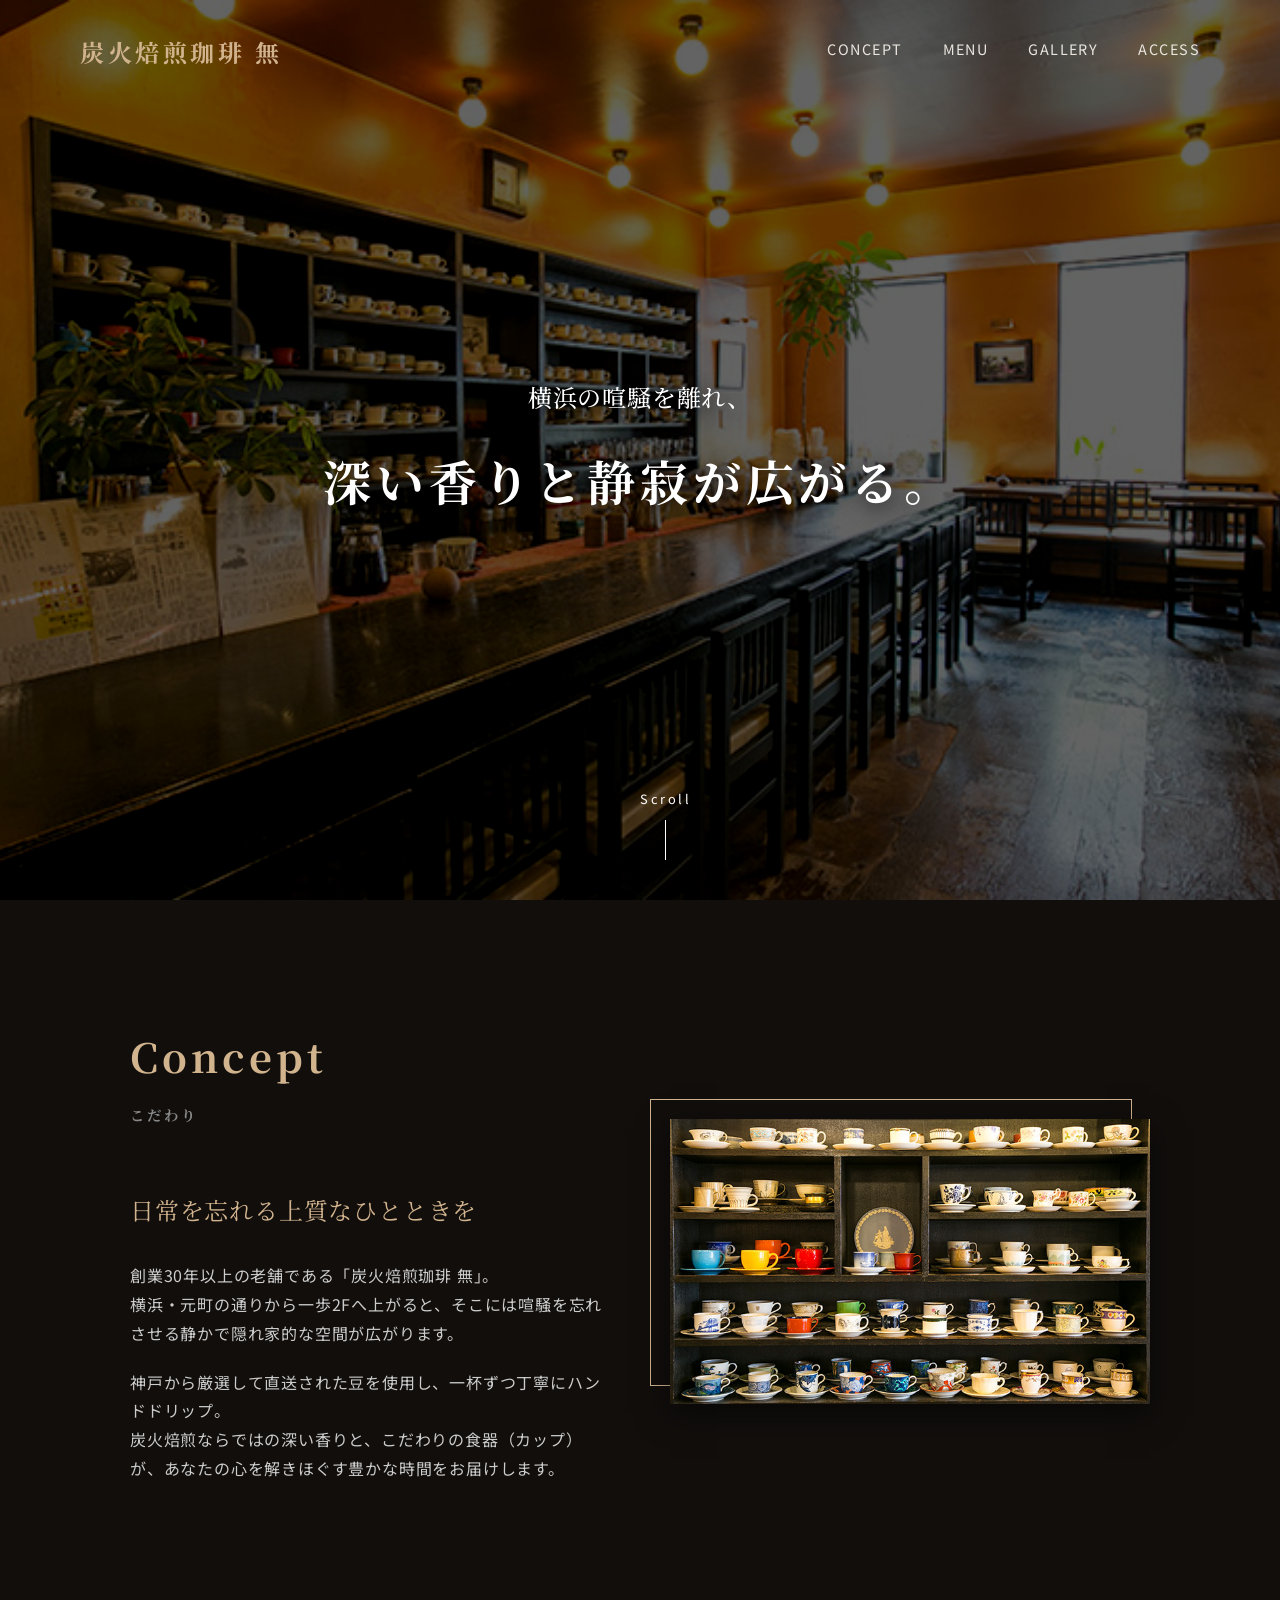
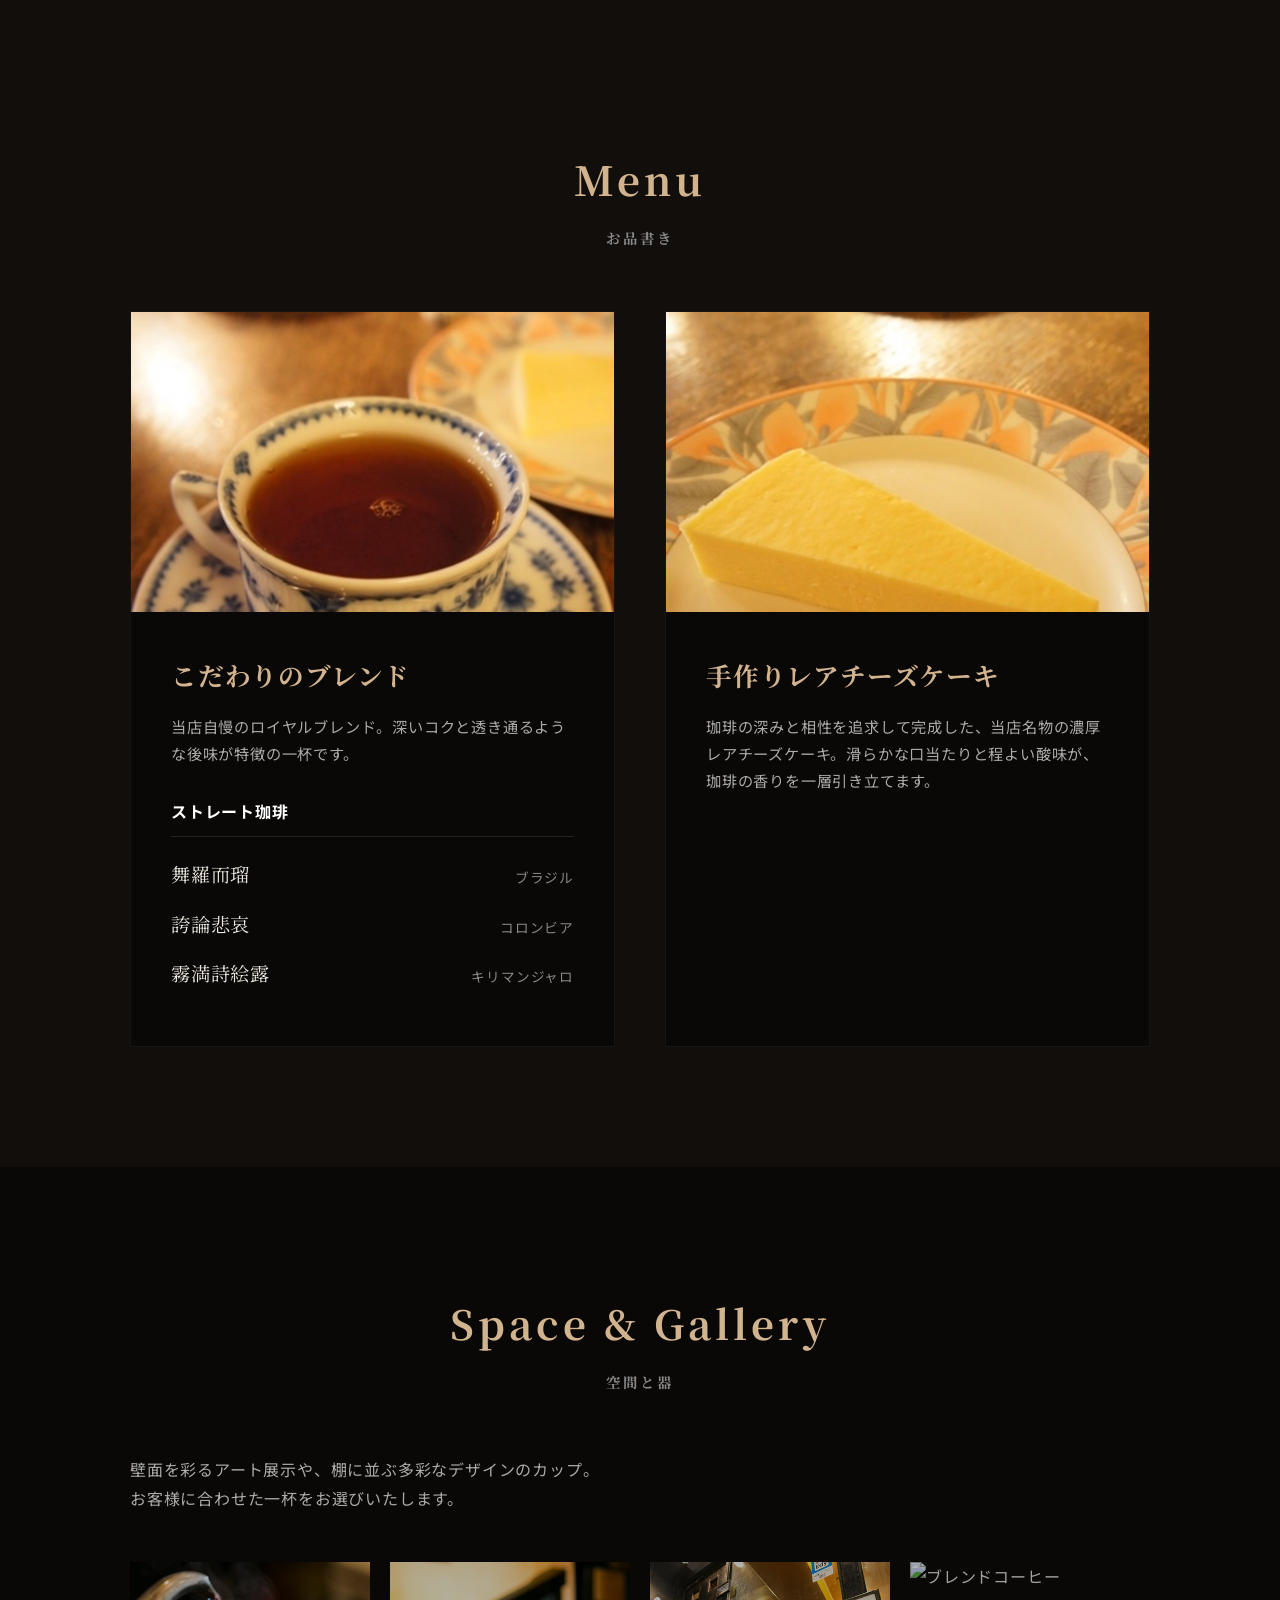
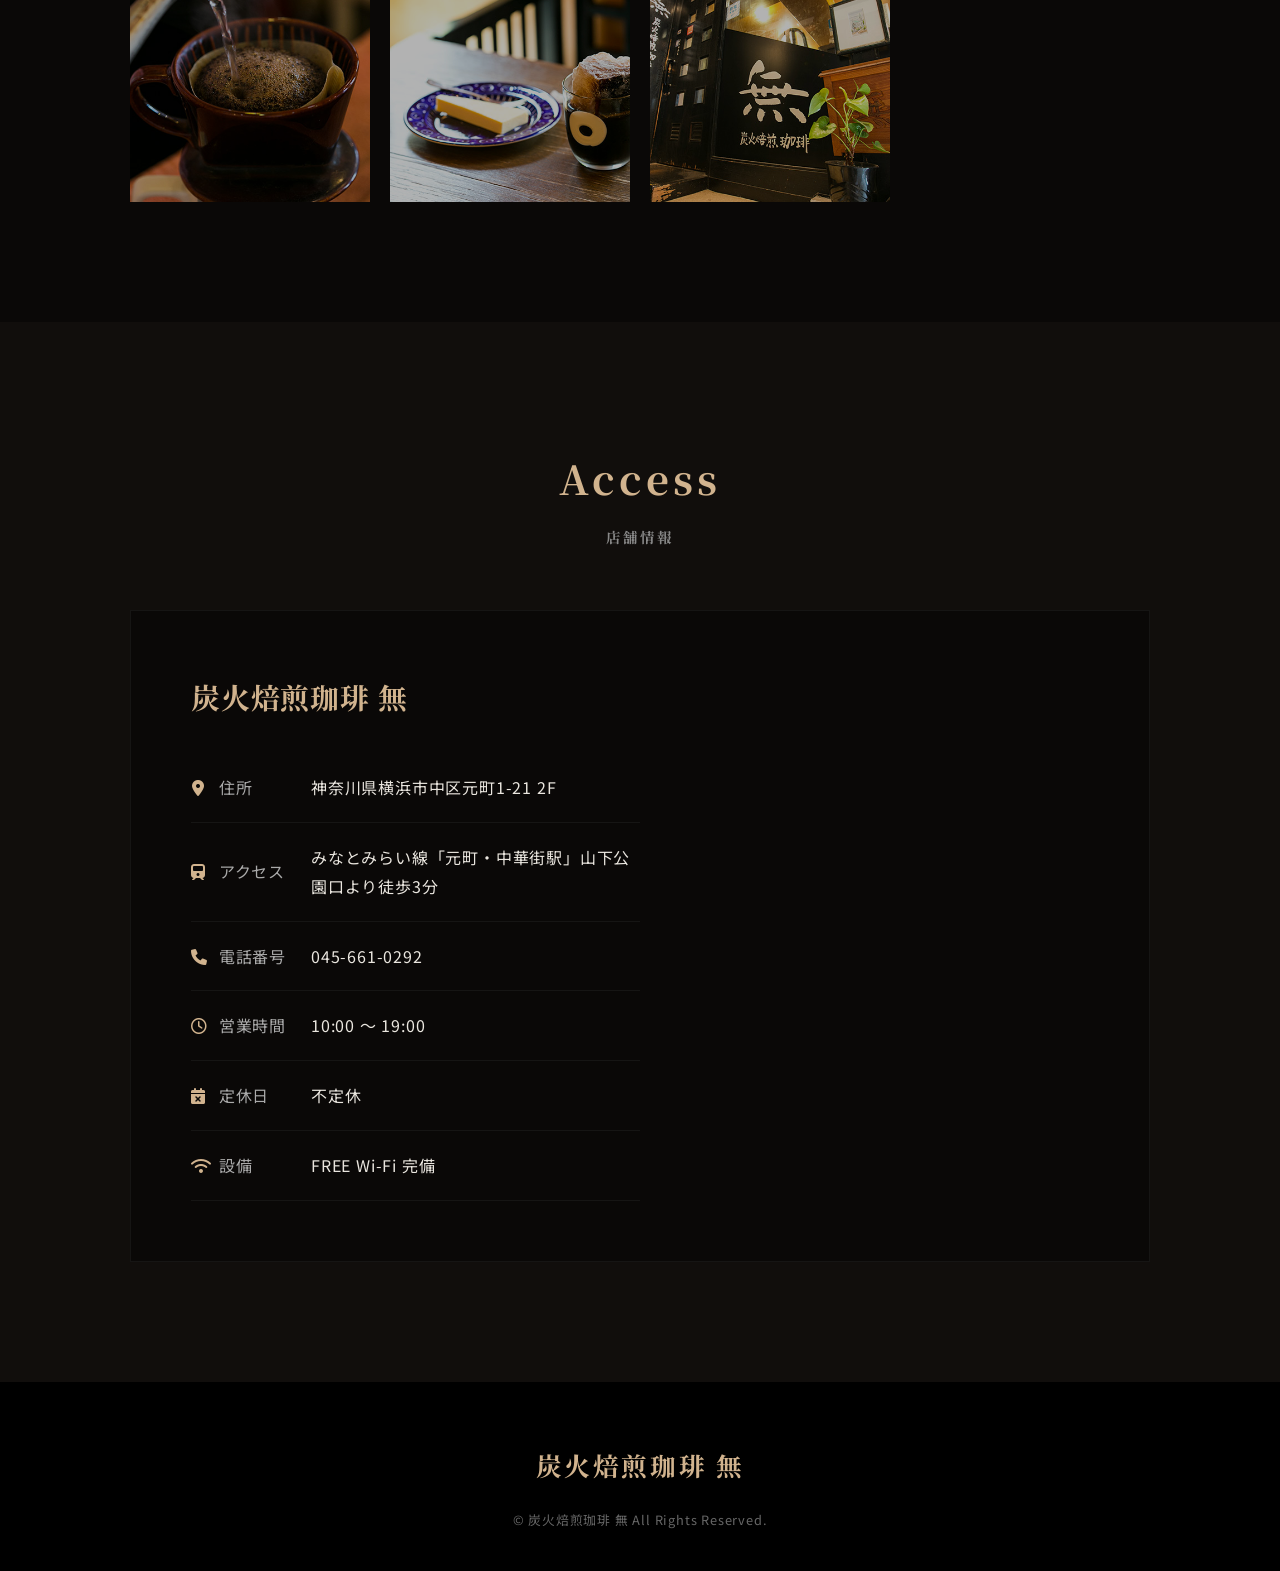
==== index.html @ d81cb7d9 "Initial commit" ====
<!DOCTYPE html>
<html lang="ja">
<head>
    <meta charset="UTF-8">
    <meta name="viewport" content="width=device-width, initial-scale=1.0">
    <title>炭火焙煎珈琲 無 | 横浜元町の隠れ家的本格珈琲店</title>
    <meta name="description" content="横浜の喧騒を離れ、炭火焙煎ならではの深い香りと静寂が広がる「炭火焙煎珈琲 無」。こだわりのロイヤルブレンドと名物レアチーズケーキで上質なひとときを。">
    <!-- Google Fonts -->
    <link rel="preconnect" href="https://fonts.googleapis.com">
    <link rel="preconnect" href="https://fonts.gstatic.com" crossorigin>
    <link href="https://fonts.googleapis.com/css2?family=Inter:wght@400;500;600&family=Noto+Sans+JP:wght@400;500;700&family=Noto+Serif+JP:wght@400;500;700&display=swap" rel="stylesheet">
    <link rel="stylesheet" href="css/style.css">
    <!-- FontAwesome for Icons -->
    <link rel="stylesheet" href="https://cdnjs.cloudflare.com/ajax/libs/font-awesome/6.0.0/css/all.min.css">
</head>
<body>
    <!-- ヘッダー -->
    <header id="header" class="header">
        <div class="header-inner">
            <h1 class="logo"><a href="#">炭火焙煎珈琲 無</a></h1>
            <nav class="global-nav">
                <ul>
                    <li><a href="#concept">Concept</a></li>
                    <li><a href="#menu">Menu</a></li>
                    <li><a href="#gallery">Gallery</a></li>
                    <li><a href="#access">Access</a></li>
                </ul>
            </nav>
            <div class="nav-toggle" id="nav-toggle">
                <span></span><span></span><span></span>
            </div>
        </div>
    </header>

    <!-- メインビジュアル -->
    <section class="hero" id="hero">
        <div class="hero-bg" style="background-image: url('img/mu11.jpg');"></div>
        <div class="hero-content">
            <h2 class="hero-title fade-in-up">
                <span class="hero-subtitle">横浜の喧騒を離れ、</span>
                <span class="hero-main">深い香りと静寂が広がる。</span>
            </h2>
        </div>
        <div class="scroll-prompt fade-in-up">
            <span>Scroll</span>
        </div>
    </section>

    <!-- コンセプト -->
    <section class="concept section" id="concept">
        <div class="container">
            <div class="concept-wrapper">
                <div class="concept-text fade-in-up">
                    <h2 class="section-title">Concept<span class="ja">こだわり</span></h2>
                    <p class="lead">日常を忘れる上質なひとときを</p>
                    <p>
                        創業30年以上の老舗である「炭火焙煎珈琲 無」。<br>
                        横浜・元町の通りから一歩2Fへ上がると、そこには喧騒を忘れさせる静かで隠れ家的な空間が広がります。
                    </p>
                    <p>
                        神戸から厳選して直送された豆を使用し、一杯ずつ丁寧にハンドドリップ。<br>
                        炭火焙煎ならではの深い香りと、こだわりの食器（カップ）が、あなたの心を解きほぐす豊かな時間をお届けします。
                    </p>
                </div>
                <div class="concept-image fade-in-up delay-1">
                    <img src="img/cup.jpg" alt="珈琲カップ">
                </div>
            </div>
        </div>
    </section>

    <!-- メニュー -->
    <section class="menu section" id="menu">
        <div class="container">
            <h2 class="section-title center fade-in-up">Menu<span class="ja">お品書き</span></h2>
            
            <div class="menu-grid">
                <!-- 珈琲メニュー -->
                <div class="menu-card fade-in-up">
                    <div class="menu-img">
                        <img src="img/ロイヤルブレンド.PNG" alt="ロイヤルブレンド">
                    </div>
                    <div class="menu-info">
                        <h3 class="menu-name">こだわりのブレンド</h3>
                        <p class="menu-desc">当店自慢のロイヤルブレンド。深いコクと透き通るような後味が特徴の一杯です。</p>
                        <h4 class="sub-menu-title">ストレート珈琲</h4>
                        <ul class="kanji-menu">
                            <li><span>舞羅而瑠</span><span class="kana">ブラジル</span></li>
                            <li><span>誇論悲哀</span><span class="kana">コロンビア</span></li>
                            <li><span>霧満詩絵露</span><span class="kana">キリマンジャロ</span></li>
                        </ul>
                    </div>
                </div>

                <!-- スイーツメニュー -->
                <div class="menu-card fade-in-up delay-1">
                    <div class="menu-img">
                        <img src="img/レアチーズケーキ.PNG" alt="レアチーズケーキ">
                    </div>
                    <div class="menu-info">
                        <h3 class="menu-name">手作りレアチーズケーキ</h3>
                        <p class="menu-desc">珈琲の深みと相性を追求して完成した、当店名物の濃厚レアチーズケーキ。滑らかな口当たりと程よい酸味が、珈琲の香りを一層引き立てます。</p>
                    </div>
                </div>
            </div>
        </div>
    </section>

    <!-- ギャラリー・空間 -->
    <section class="gallery section" id="gallery">
        <div class="container">
            <h2 class="section-title center fade-in-up">Space & Gallery<span class="ja">空間と器</span></h2>
            <p class="center fade-in-up desc-text">壁面を彩るアート展示や、棚に並ぶ多彩なデザインのカップ。<br>お客様に合わせた一杯をお選びいたします。</p>
            
            <div class="gallery-grid">
                <div class="gallery-item fade-in-up"><img src="img/mu31.jpg" alt="店内風景1"></div>
                <div class="gallery-item fade-in-up delay-1"><img src="img/mu41.jpg" alt="店内風景2"></div>
                <div class="gallery-item fade-in-up delay-2"><img src="img/mu51.jpg" alt="店内風景3"></div>
                <div class="gallery-item fade-in-up"><img src="img/ブレンドコーヒー.PNG" alt="ブレンドコーヒー"></div>
            </div>
        </div>
    </section>

    <!-- アクセス・店舗情報 -->
    <section class="access section" id="access">
        <div class="container">
            <h2 class="section-title center fade-in-up">Access<span class="ja">店舗情報</span></h2>
            <div class="access-wrapper fade-in-up">
                <div class="access-info">
                    <h3 class="shop-name">炭火焙煎珈琲 無</h3>
                    <table class="info-table">
                        <tr>
                            <th><i class="fa-solid fa-location-dot"></i> 住所</th>
                            <td>神奈川県横浜市中区元町1-21 2F</td>
                        </tr>
                        <tr>
                            <th><i class="fa-solid fa-train"></i> アクセス</th>
                            <td>みなとみらい線「元町・中華街駅」山下公園口より徒歩3分</td>
                        </tr>
                        <tr>
                            <th><i class="fa-solid fa-phone"></i> 電話番号</th>
                            <td>045-661-0292</td>
                        </tr>
                        <tr>
                            <th><i class="fa-regular fa-clock"></i> 営業時間</th>
                            <td>10:00 〜 19:00</td>
                        </tr>
                        <tr>
                            <th><i class="fa-solid fa-calendar-xmark"></i> 定休日</th>
                            <td>不定休</td>
                        </tr>
                        <tr>
                            <th><i class="fa-solid fa-wifi"></i> 設備</th>
                            <td>FREE Wi-Fi 完備</td>
                        </tr>
                    </table>
                </div>
                <div class="access-map">
                    <!-- Google Maps Iframe -->
                    <iframe src="https://www.google.com/maps/embed?pb=!1m18!1m12!1m3!1d3250.297491410972!2d139.64684531525227!3d35.43997298024249!2m3!1f0!2f0!3f0!3m2!1i1024!2i768!4f13.1!3m3!1m2!1s0x60185ce5e6f6d5bf%3A0xe6ab123d1b827e70!2z54Kt54Gr54SZ54W-54-I55CyIOeEow!5e0!3m2!1sja!2sjp!4v1700000000000!5m2!1sja!2sjp" width="100%" height="100%" style="border:0;" allowfullscreen="" loading="lazy" referrerpolicy="no-referrer-when-downgrade"></iframe>
                </div>
            </div>
        </div>
    </section>

    <!-- フッター -->
    <footer class="footer">
        <div class="footer-inner">
            <h2 class="footer-logo">炭火焙煎珈琲 無</h2>
            <p class="copyright">&copy; 炭火焙煎珈琲 無 All Rights Reserved.</p>
        </div>
    </footer>

    <script>
        // ハンバーガーメニューの切り替え
        const navToggle = document.getElementById('nav-toggle');
        const header = document.getElementById('header');
        
        navToggle.addEventListener('click', () => {
            header.classList.toggle('open');
        });

        // スクロール時のヘッダー背景変更 & フェードインアニメーション
        const faders = document.querySelectorAll('.fade-in-up');
        
        const appearOptions = {
            threshold: 0.15,
            rootMargin: "0px 0px -50px 0px"
        };
        
        const appearOnScroll = new IntersectionObserver(function(entries, observer) {
            entries.forEach(entry => {
                if (!entry.isIntersecting) {
                    return;
                } else {
                    entry.target.classList.add('appear');
                    observer.unobserve(entry.target);
                }
            });
        }, appearOptions);
        
        faders.forEach(fader => {
            appearOnScroll.observe(fader);
        });

        window.addEventListener('scroll', () => {
            if (window.scrollY > 50) {
                header.classList.add('scrolled');
            } else {
                header.classList.remove('scrolled');
            }
        });
    </script>
</body>
</html>
---- css/style.css ----
@charset "UTF-8";

/* =========================================
   Variables & Reset
========================================= */
:root {
    --color-bg: #110e0c;          /* ダークベース */
    --color-text: #EAE6DF;        /* 和紙系のオフホワイト（本文） */
    --color-primary: #D1B38E;     /* アンティークゴールド・茶色系 */
    --color-dark: #0a0807;        /* より深い黒 */
    --font-heading: 'Noto Serif JP', serif;
    --font-body: 'Noto Sans JP', 'Inter', sans-serif;
    --sp-width: 768px;
}

* {
    margin: 0;
    padding: 0;
    box-sizing: border-box;
}

body {
    font-family: var(--font-body);
    color: var(--color-text);
    background-color: var(--color-bg);
    line-height: 1.8;
    letter-spacing: 0.05em;
    -webkit-font-smoothing: antialiased;
}

img {
    max-width: 100%;
    height: auto;
    vertical-align: bottom;
}

a {
    color: inherit;
    text-decoration: none;
    transition: color 0.3s ease;
}

ul {
    list-style: none;
}

/* =========================================
   Layout & Modules
========================================= */
.container {
    max-width: 1100px;
    margin: 0 auto;
    padding: 0 40px;
}

.section {
    padding: 120px 0;
}

.section-title {
    font-family: var(--font-heading);
    font-size: 2.5rem;
    color: var(--color-primary);
    margin-bottom: 60px;
    letter-spacing: 0.1em;
}

.section-title.center {
    text-align: center;
}

.section-title .ja {
    display: block;
    font-size: 0.9rem;
    color: #888;
    margin-top: 10px;
    letter-spacing: 0.2em;
}

/* Animation */
.fade-in-up {
    opacity: 0;
    transform: translateY(30px);
    transition: opacity 0.8s ease-out, transform 0.8s ease-out;
}
.fade-in-up.appear {
    opacity: 1;
    transform: translateY(0);
}
.delay-1 { transition-delay: 0.2s; }
.delay-2 { transition-delay: 0.4s; }

/* =========================================
   Header
========================================= */
.header {
    position: fixed;
    top: 0;
    left: 0;
    width: 100%;
    z-index: 100;
    padding: 20px 0;
    transition: background-color 0.4s, padding 0.4s;
}

.header.scrolled {
    background-color: rgba(10, 8, 7, 0.95);
    padding: 15px 0;
    border-bottom: 1px solid rgba(255,255,255,0.05);
}

.header-inner {
    display: flex;
    justify-content: space-between;
    align-items: center;
    max-width: 1200px;
    margin: 0 auto;
    padding: 0 40px;
}

.logo a {
    font-family: var(--font-heading);
    font-size: 1.5rem;
    color: var(--color-primary);
    letter-spacing: 0.15em;
}

.global-nav ul {
    display: flex;
    gap: 40px;
}

.global-nav a {
    font-family: var(--font-body);
    font-size: 0.9rem;
    text-transform: uppercase;
    letter-spacing: 0.1em;
}

.global-nav a:hover {
    color: var(--color-primary);
}

.nav-toggle {
    display: none;
    cursor: pointer;
    width: 30px;
    height: 20px;
    position: relative;
    z-index: 101;
}

.nav-toggle span {
    display: block;
    position: absolute;
    height: 2px;
    width: 100%;
    background: #fff;
    transition: 0.3s;
}

.nav-toggle span:nth-child(1) { top: 0; }
.nav-toggle span:nth-child(2) { top: 9px; }
.nav-toggle span:nth-child(3) { bottom: 0; }

/* =========================================
   Hero
========================================= */
.hero {
    position: relative;
    height: 100vh;
    display: flex;
    align-items: center;
    justify-content: center;
    overflow: hidden;
}

.hero-bg {
    position: absolute;
    top: 0;
    left: 0;
    width: 100%;
    height: 100%;
    background-size: cover;
    background-position: center;
    /* opacity for dark overlay */
    filter: brightness(0.4) contrast(1.1);
    z-index: -1;
    animation: zoomOut 20s infinite alternate linear;
}

@keyframes zoomOut {
    0% { transform: scale(1.1); }
    100% { transform: scale(1); }
}

.hero-content {
    text-align: center;
    z-index: 1;
}

.hero-title {
    font-family: var(--font-heading);
    color: #fff;
    text-shadow: 0 4px 20px rgba(0,0,0,0.8);
}

.hero-subtitle {
    display: block;
    font-size: 1.5rem;
    margin-bottom: 20px;
    font-weight: 500;
}

.hero-main {
    display: block;
    font-size: 3rem;
    letter-spacing: 0.1em;
}

.scroll-prompt {
    position: absolute;
    bottom: 40px;
    left: 50%;
    transform: translateX(-50%);
    font-size: 0.8rem;
    letter-spacing: 0.2em;
    color: #fff;
}
.scroll-prompt::after {
    content: '';
    display: block;
    width: 1px;
    height: 40px;
    background: #fff;
    margin: 10px auto 0;
    animation: scrollLine 2s infinite;
}

@keyframes scrollLine {
    0% { transform: scaleY(0); transform-origin: top; }
    50% { transform: scaleY(1); transform-origin: top; }
    50.1% { transform: scaleY(1); transform-origin: bottom; }
    100% { transform: scaleY(0); transform-origin: bottom; }
}

/* =========================================
   Concept
========================================= */
.concept-wrapper {
    display: flex;
    align-items: center;
    gap: 60px;
}

.concept-text {
    flex: 1;
}

.concept-text .lead {
    font-family: var(--font-heading);
    font-size: 1.5rem;
    color: var(--color-primary);
    margin-bottom: 30px;
}

.concept-text p {
    margin-bottom: 20px;
    color: #ccc;
}

.concept-image {
    flex: 1;
    position: relative;
}

.concept-image::before {
    content: '';
    position: absolute;
    top: -20px;
    left: -20px;
    width: 100%;
    height: 100%;
    border: 1px solid var(--color-primary);
    z-index: -1;
}

.concept-image img {
    box-shadow: 0 10px 30px rgba(0,0,0,0.5);
}

/* =========================================
   Menu
========================================= */
.menu-grid {
    display: grid;
    grid-template-columns: 1fr 1fr;
    gap: 50px;
}

.menu-card {
    background: var(--color-dark);
    border: 1px solid rgba(255,255,255,0.05);
    overflow: hidden;
    transition: transform 0.3s;
}

.menu-card:hover {
    transform: translateY(-5px);
}

.menu-img {
    height: 300px;
    overflow: hidden;
}

.menu-img img {
    width: 100%;
    height: 100%;
    object-fit: cover;
    transition: transform 0.5s;
}

.menu-card:hover .menu-img img {
    transform: scale(1.05);
}

.menu-info {
    padding: 40px;
}

.menu-name {
    font-family: var(--font-heading);
    font-size: 1.6rem;
    color: var(--color-primary);
    margin-bottom: 15px;
}

.menu-desc {
    font-size: 0.95rem;
    color: #aaa;
    margin-bottom: 30px;
}

.sub-menu-title {
    font-size: 1rem;
    border-bottom: 1px solid rgba(255,255,255,0.1);
    padding-bottom: 10px;
    margin-bottom: 20px;
    color: #fff;
}

.kanji-menu li {
    display: flex;
    justify-content: space-between;
    margin-bottom: 15px;
    font-family: var(--font-heading);
    font-size: 1.2rem;
}

.kanji-menu .kana {
    font-family: var(--font-body);
    font-size: 0.85rem;
    color: #888;
    align-self: flex-end;
    margin-bottom: 2px;
}

/* =========================================
   Gallery
========================================= */
.gallery {
    background: var(--color-dark);
}

.desc-text {
    margin-bottom: 50px;
    color: #aaa;
}

.gallery-grid {
    display: grid;
    grid-template-columns: repeat(4, 1fr);
    gap: 20px;
}

.gallery-item {
    overflow: hidden;
    aspect-ratio: 1/1;
}

.gallery-item img {
    width: 100%;
    height: 100%;
    object-fit: cover;
    transition: filter 0.3s, transform 0.5s;
    filter: brightness(0.7);
}

.gallery-item:hover img {
    filter: brightness(1.1);
    transform: scale(1.08);
}

/* =========================================
   Access
========================================= */
.access-wrapper {
    display: flex;
    background: var(--color-dark);
    border: 1px solid rgba(255,255,255,0.05);
}

.access-info {
    flex: 1;
    padding: 60px;
}

.shop-name {
    font-family: var(--font-heading);
    font-size: 1.8rem;
    color: var(--color-primary);
    margin-bottom: 30px;
}

.info-table {
    width: 100%;
    border-collapse: collapse;
}

.info-table th, .info-table td {
    padding: 20px 0;
    border-bottom: 1px solid rgba(255,255,255,0.05);
    text-align: left;
}

.info-table th {
    width: 120px;
    color: #aaa;
    font-weight: normal;
}

.info-table i {
    color: var(--color-primary);
    margin-right: 8px;
    width: 15px;
    text-align: center;
}

.access-map {
    flex: 1;
    min-height: 400px;
}

/* =========================================
   Footer
========================================= */
.footer {
    background: #000;
    padding: 60px 0 40px;
    text-align: center;
}

.footer-logo {
    font-family: var(--font-heading);
    color: var(--color-primary);
    font-size: 1.6rem;
    margin-bottom: 20px;
    letter-spacing: 0.1em;
}

.copyright {
    color: #666;
    font-size: 0.8rem;
}

/* =========================================
   Responsive
========================================= */
@media screen and (max-width: 900px) {
    .concept-wrapper,
    .access-wrapper {
        flex-direction: column;
    }
    .concept-image {
        margin-top: 40px;
        width: 100%;
    }
    .concept-image::before {
        display: none;
    }
    .access-map {
        width: 100%;
        height: 300px;
    }
}

@media screen and (max-width: 768px) {
    .container {
        padding: 0 20px;
    }
    
    .section {
        padding: 80px 0;
    }

    .hero-main {
        font-size: 2rem;
    }
    
    .hero-subtitle {
        font-size: 1.1rem;
    }

    .menu-grid {
        grid-template-columns: 1fr;
    }

    .gallery-grid {
        grid-template-columns: repeat(2, 1fr);
    }
    
    /* SP Hamburger Menu */
    .nav-toggle {
        display: block;
    }
    
    .global-nav {
        position: fixed;
        top: 0;
        right: -100%;
        width: 80%;
        height: 100vh;
        background: rgba(10, 8, 7, 0.98);
        padding: 100px 40px;
        transition: right 0.4s ease;
        z-index: 100;
        display: flex;
        flex-direction: column;
    }
    
    .header.open .global-nav {
        right: 0;
    }
    
    .header.open .nav-toggle span:nth-child(1) {
        transform: translateY(9px) rotate(45deg);
    }
    .header.open .nav-toggle span:nth-child(2) {
        opacity: 0;
    }
    .header.open .nav-toggle span:nth-child(3) {
        transform: translateY(-9px) rotate(-45deg);
    }
    
    .global-nav ul {
        flex-direction: column;
        gap: 30px;
    }
}
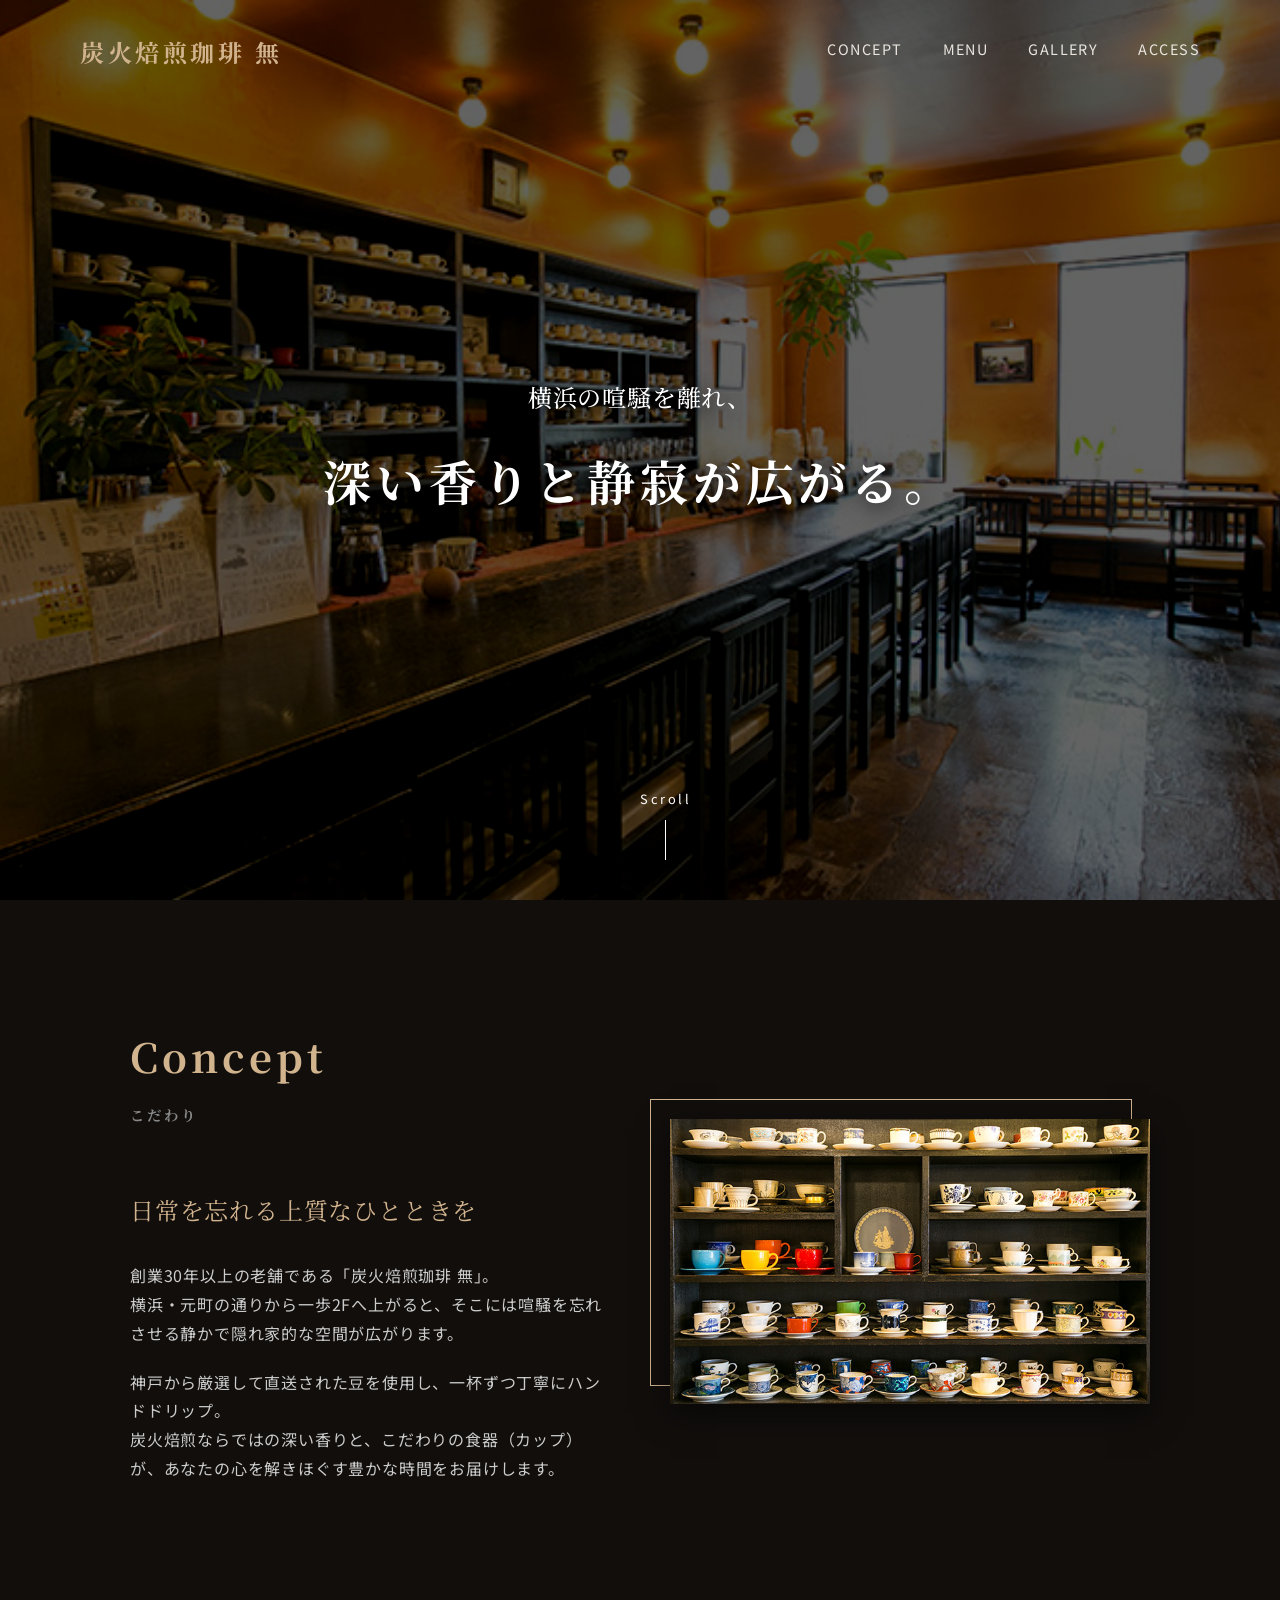
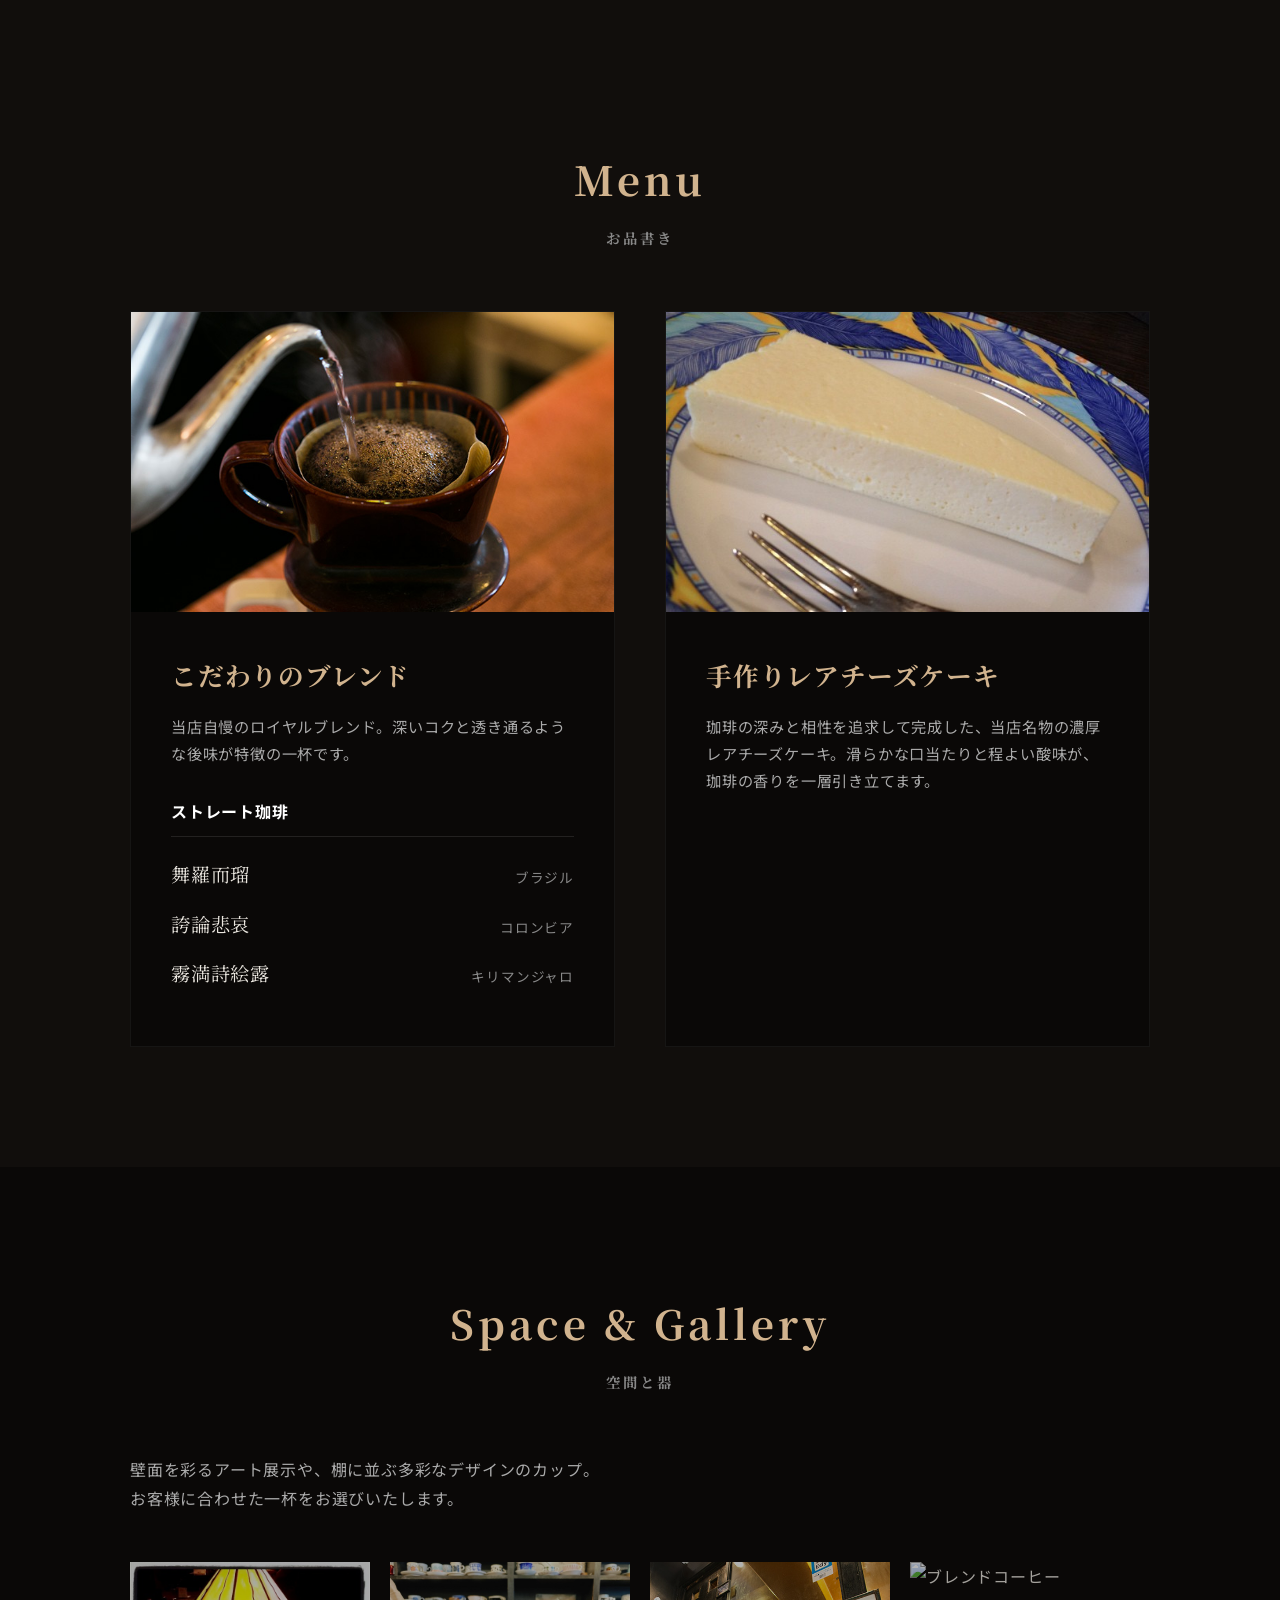
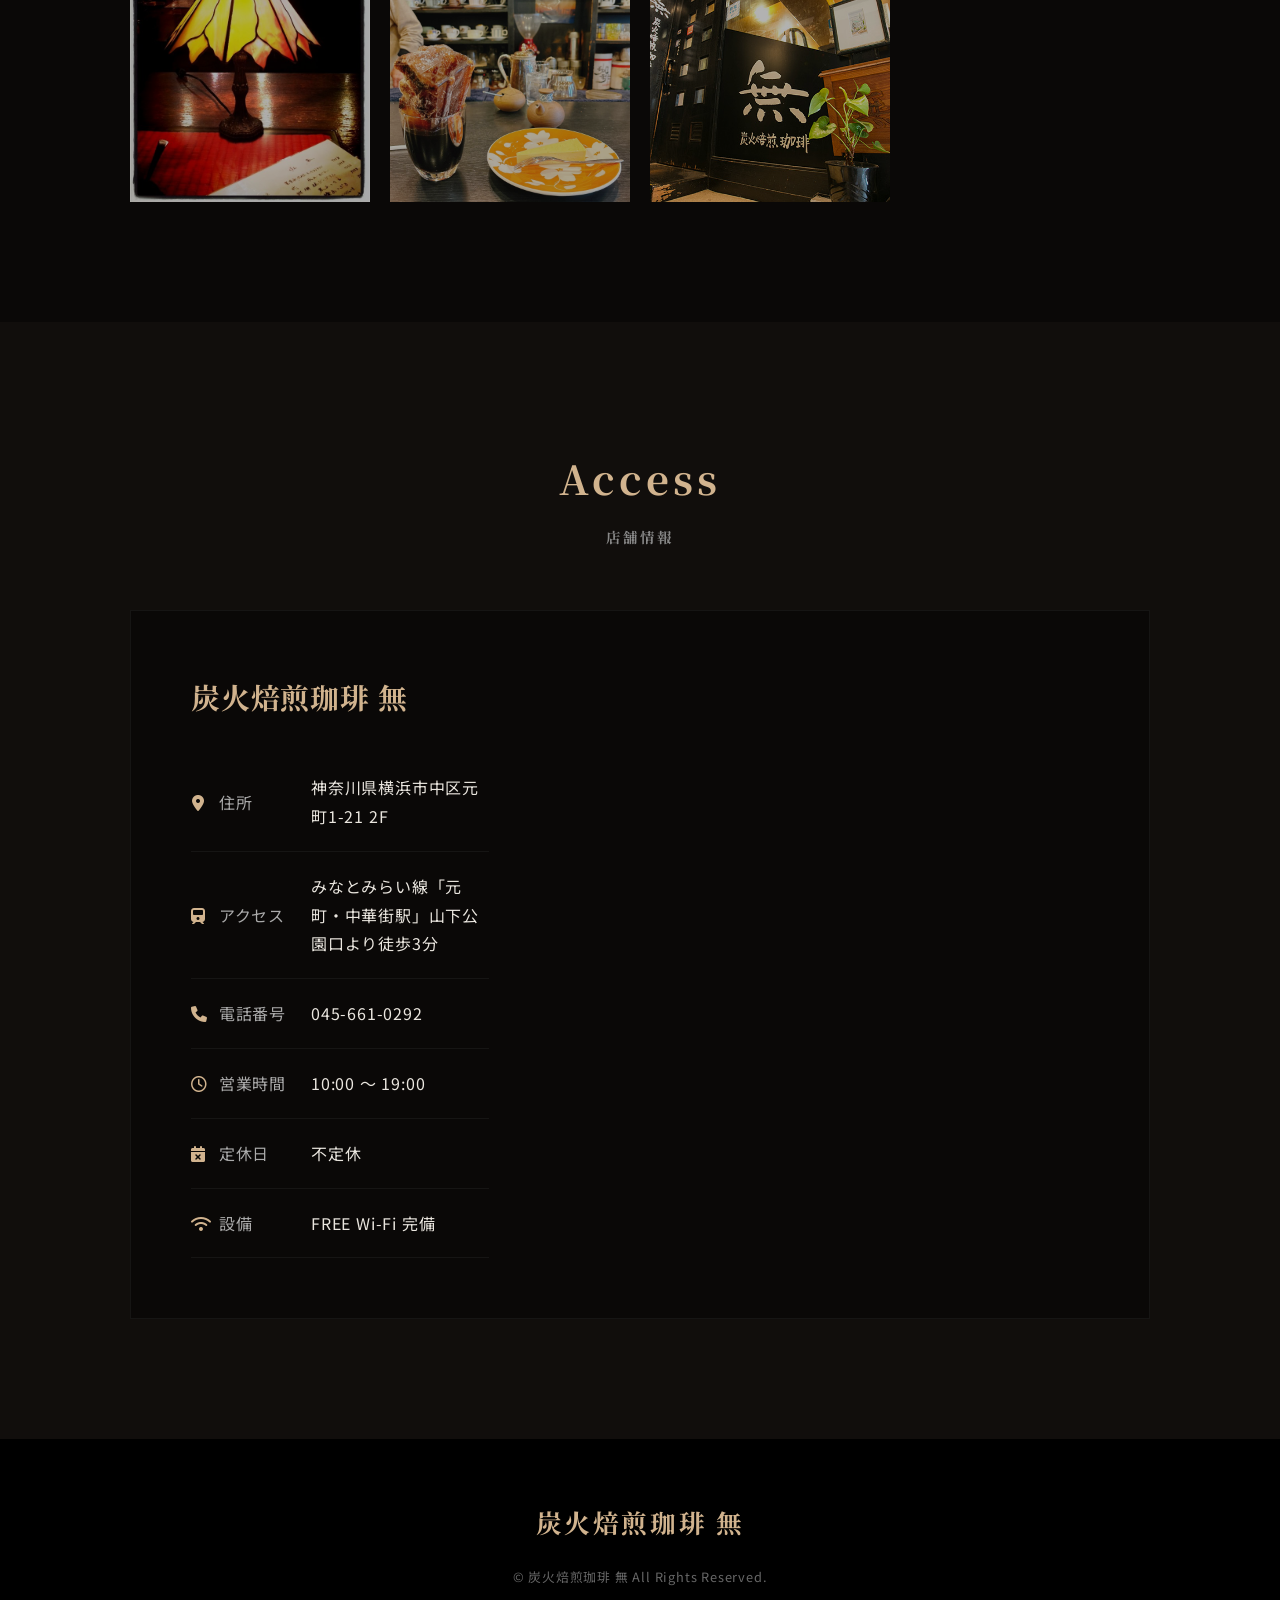
==== commit 4fd5b944: "Update index.html with new image paths and formatting" ====
--- a/index.html
+++ b/index.html
@@ -1,5 +1,6 @@
 <!DOCTYPE html>
 <html lang="ja">
+
 <head>
     <meta charset="UTF-8">
     <meta name="viewport" content="width=device-width, initial-scale=1.0">
@@ -8,11 +9,14 @@
     <!-- Google Fonts -->
     <link rel="preconnect" href="https://fonts.googleapis.com">
     <link rel="preconnect" href="https://fonts.gstatic.com" crossorigin>
-    <link href="https://fonts.googleapis.com/css2?family=Inter:wght@400;500;600&family=Noto+Sans+JP:wght@400;500;700&family=Noto+Serif+JP:wght@400;500;700&display=swap" rel="stylesheet">
+    <link
+        href="https://fonts.googleapis.com/css2?family=Inter:wght@400;500;600&family=Noto+Sans+JP:wght@400;500;700&family=Noto+Serif+JP:wght@400;500;700&display=swap"
+        rel="stylesheet">
     <link rel="stylesheet" href="css/style.css">
     <!-- FontAwesome for Icons -->
     <link rel="stylesheet" href="https://cdnjs.cloudflare.com/ajax/libs/font-awesome/6.0.0/css/all.min.css">
 </head>
+
 <body>
     <!-- ヘッダー -->
     <header id="header" class="header">
@@ -73,12 +77,12 @@
     <section class="menu section" id="menu">
         <div class="container">
             <h2 class="section-title center fade-in-up">Menu<span class="ja">お品書き</span></h2>
-            
+
             <div class="menu-grid">
                 <!-- 珈琲メニュー -->
                 <div class="menu-card fade-in-up">
                     <div class="menu-img">
-                        <img src="img/ロイヤルブレンド.PNG" alt="ロイヤルブレンド">
+                        <img src="img/mu31.jpg" alt="ロイヤルブレンド">
                     </div>
                     <div class="menu-info">
                         <h3 class="menu-name">こだわりのブレンド</h3>
@@ -95,7 +99,7 @@
                 <!-- スイーツメニュー -->
                 <div class="menu-card fade-in-up delay-1">
                     <div class="menu-img">
-                        <img src="img/レアチーズケーキ.PNG" alt="レアチーズケーキ">
+                        <img src="img/626519715_18554605096035770_3167565252990616460_n.jpg" alt="レアチーズケーキ">
                     </div>
                     <div class="menu-info">
                         <h3 class="menu-name">手作りレアチーズケーキ</h3>
@@ -111,10 +115,12 @@
         <div class="container">
             <h2 class="section-title center fade-in-up">Space & Gallery<span class="ja">空間と器</span></h2>
             <p class="center fade-in-up desc-text">壁面を彩るアート展示や、棚に並ぶ多彩なデザインのカップ。<br>お客様に合わせた一杯をお選びいたします。</p>
-            
+
             <div class="gallery-grid">
-                <div class="gallery-item fade-in-up"><img src="img/mu31.jpg" alt="店内風景1"></div>
-                <div class="gallery-item fade-in-up delay-1"><img src="img/mu41.jpg" alt="店内風景2"></div>
+                <div class="gallery-item fade-in-up"><img
+                        src="img/624992118_18553720138000928_1249161250110594832_n.jpg" alt="店内風景1"></div>
+                <div class="gallery-item fade-in-up delay-1"><img
+                        src="img/654964840_18039188144763397_919502177755934604_n.jpg" alt="店内風景2"></div>
                 <div class="gallery-item fade-in-up delay-2"><img src="img/mu51.jpg" alt="店内風景3"></div>
                 <div class="gallery-item fade-in-up"><img src="img/ブレンドコーヒー.PNG" alt="ブレンドコーヒー"></div>
             </div>
@@ -157,7 +163,10 @@
                 </div>
                 <div class="access-map">
                     <!-- Google Maps Iframe -->
-                    <iframe src="https://www.google.com/maps/embed?pb=!1m18!1m12!1m3!1d3250.297491410972!2d139.64684531525227!3d35.43997298024249!2m3!1f0!2f0!3f0!3m2!1i1024!2i768!4f13.1!3m3!1m2!1s0x60185ce5e6f6d5bf%3A0xe6ab123d1b827e70!2z54Kt54Gr54SZ54W-54-I55CyIOeEow!5e0!3m2!1sja!2sjp!4v1700000000000!5m2!1sja!2sjp" width="100%" height="100%" style="border:0;" allowfullscreen="" loading="lazy" referrerpolicy="no-referrer-when-downgrade"></iframe>
+                    <iframe
+                        src="https://www.google.com/maps/embed?pb=!1m18!1m12!1m3!1d3250.547801859493!2d139.6499666!3d35.4412303!2m3!1f0!2f0!3f0!3m2!1i1024!2i768!4f13.1!3m3!1m2!1s0x60185ce1e4b42b25%3A0xb084b2a3dab783f3!2z54Kt54Gr54SZ54WO54-I55CyIOeEoQ!5e0!3m2!1sja!2sjp!4v1776136300527!5m2!1sja!2sjp"
+                        width="600" height="450" style="border:0;" allowfullscreen="" loading="lazy"
+                        referrerpolicy="no-referrer-when-downgrade"></iframe>
                 </div>
             </div>
         </div>
@@ -175,20 +184,20 @@
         // ハンバーガーメニューの切り替え
         const navToggle = document.getElementById('nav-toggle');
         const header = document.getElementById('header');
-        
+
         navToggle.addEventListener('click', () => {
             header.classList.toggle('open');
         });
 
         // スクロール時のヘッダー背景変更 & フェードインアニメーション
         const faders = document.querySelectorAll('.fade-in-up');
-        
+
         const appearOptions = {
             threshold: 0.15,
             rootMargin: "0px 0px -50px 0px"
         };
-        
-        const appearOnScroll = new IntersectionObserver(function(entries, observer) {
+
+        const appearOnScroll = new IntersectionObserver(function (entries, observer) {
             entries.forEach(entry => {
                 if (!entry.isIntersecting) {
                     return;
@@ -198,7 +207,7 @@
                 }
             });
         }, appearOptions);
-        
+
         faders.forEach(fader => {
             appearOnScroll.observe(fader);
         });
@@ -212,4 +221,5 @@
         });
     </script>
 </body>
-</html>
+
+</html>
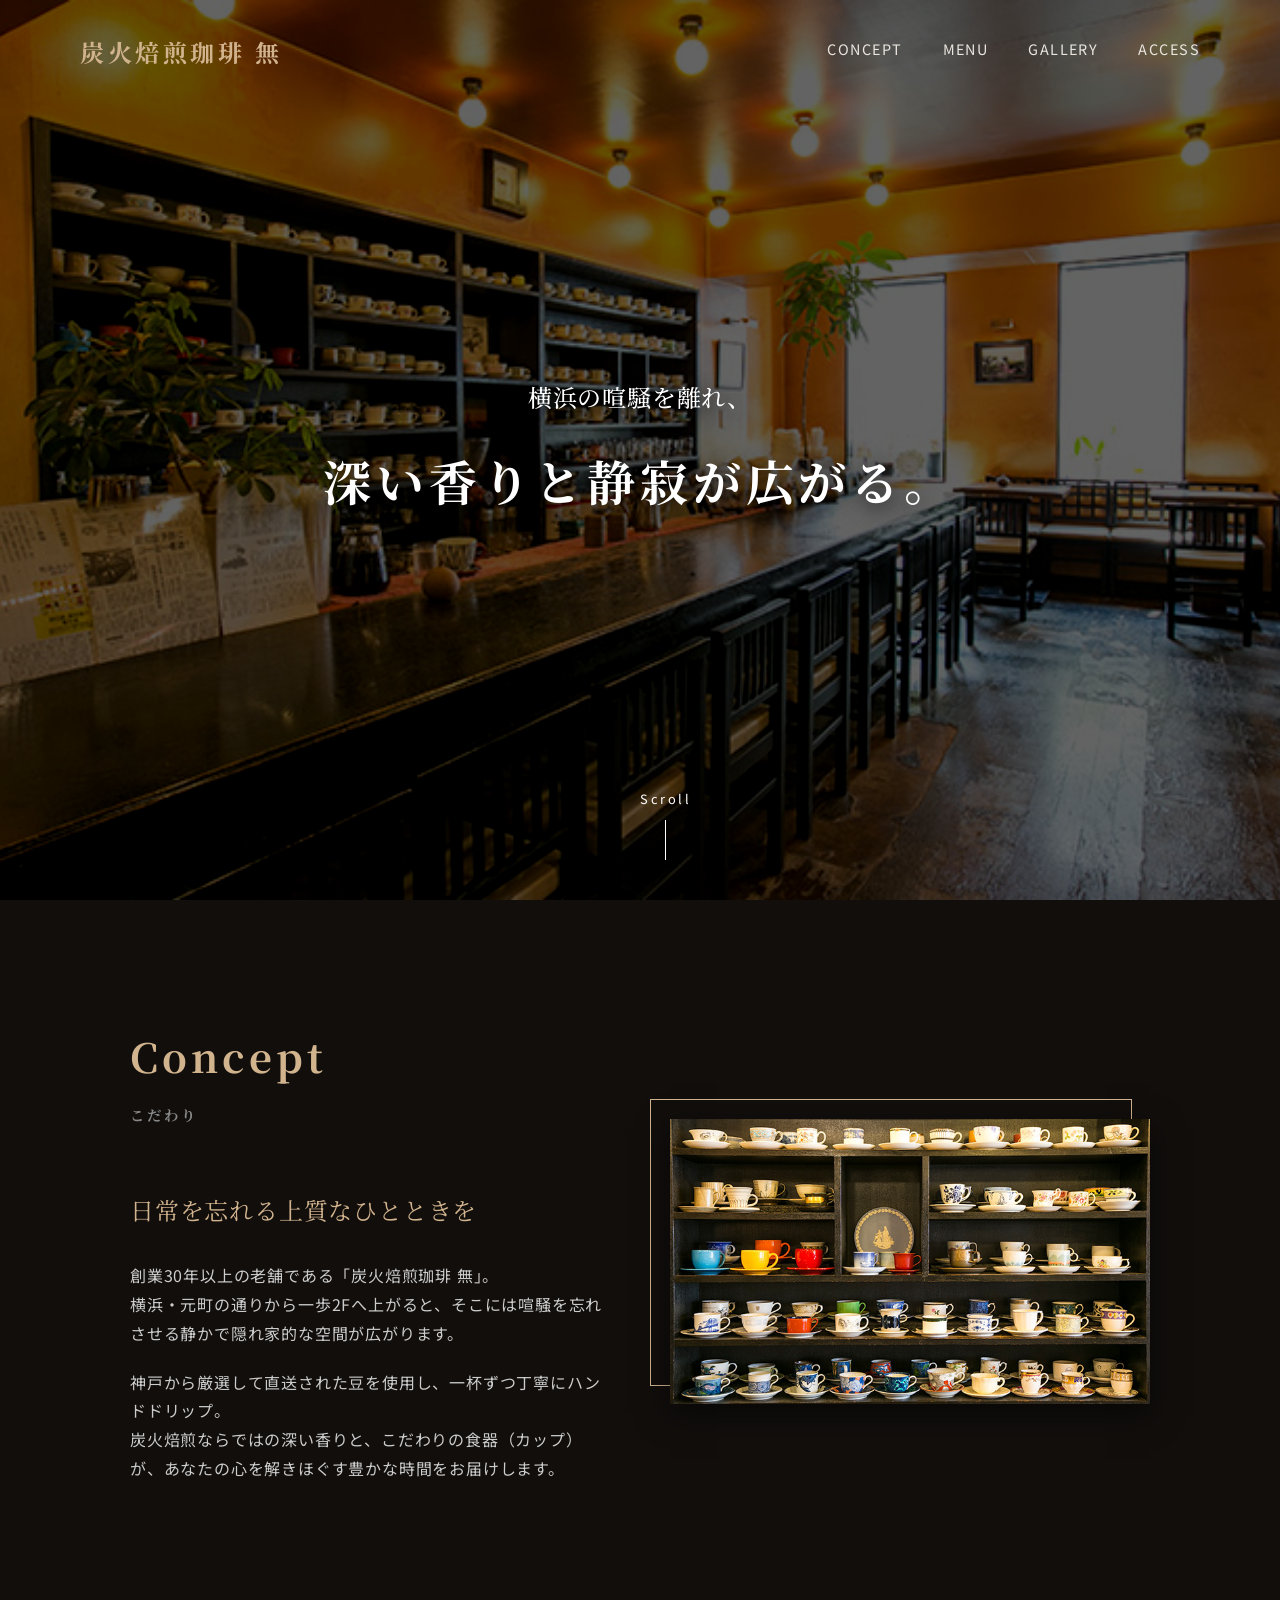
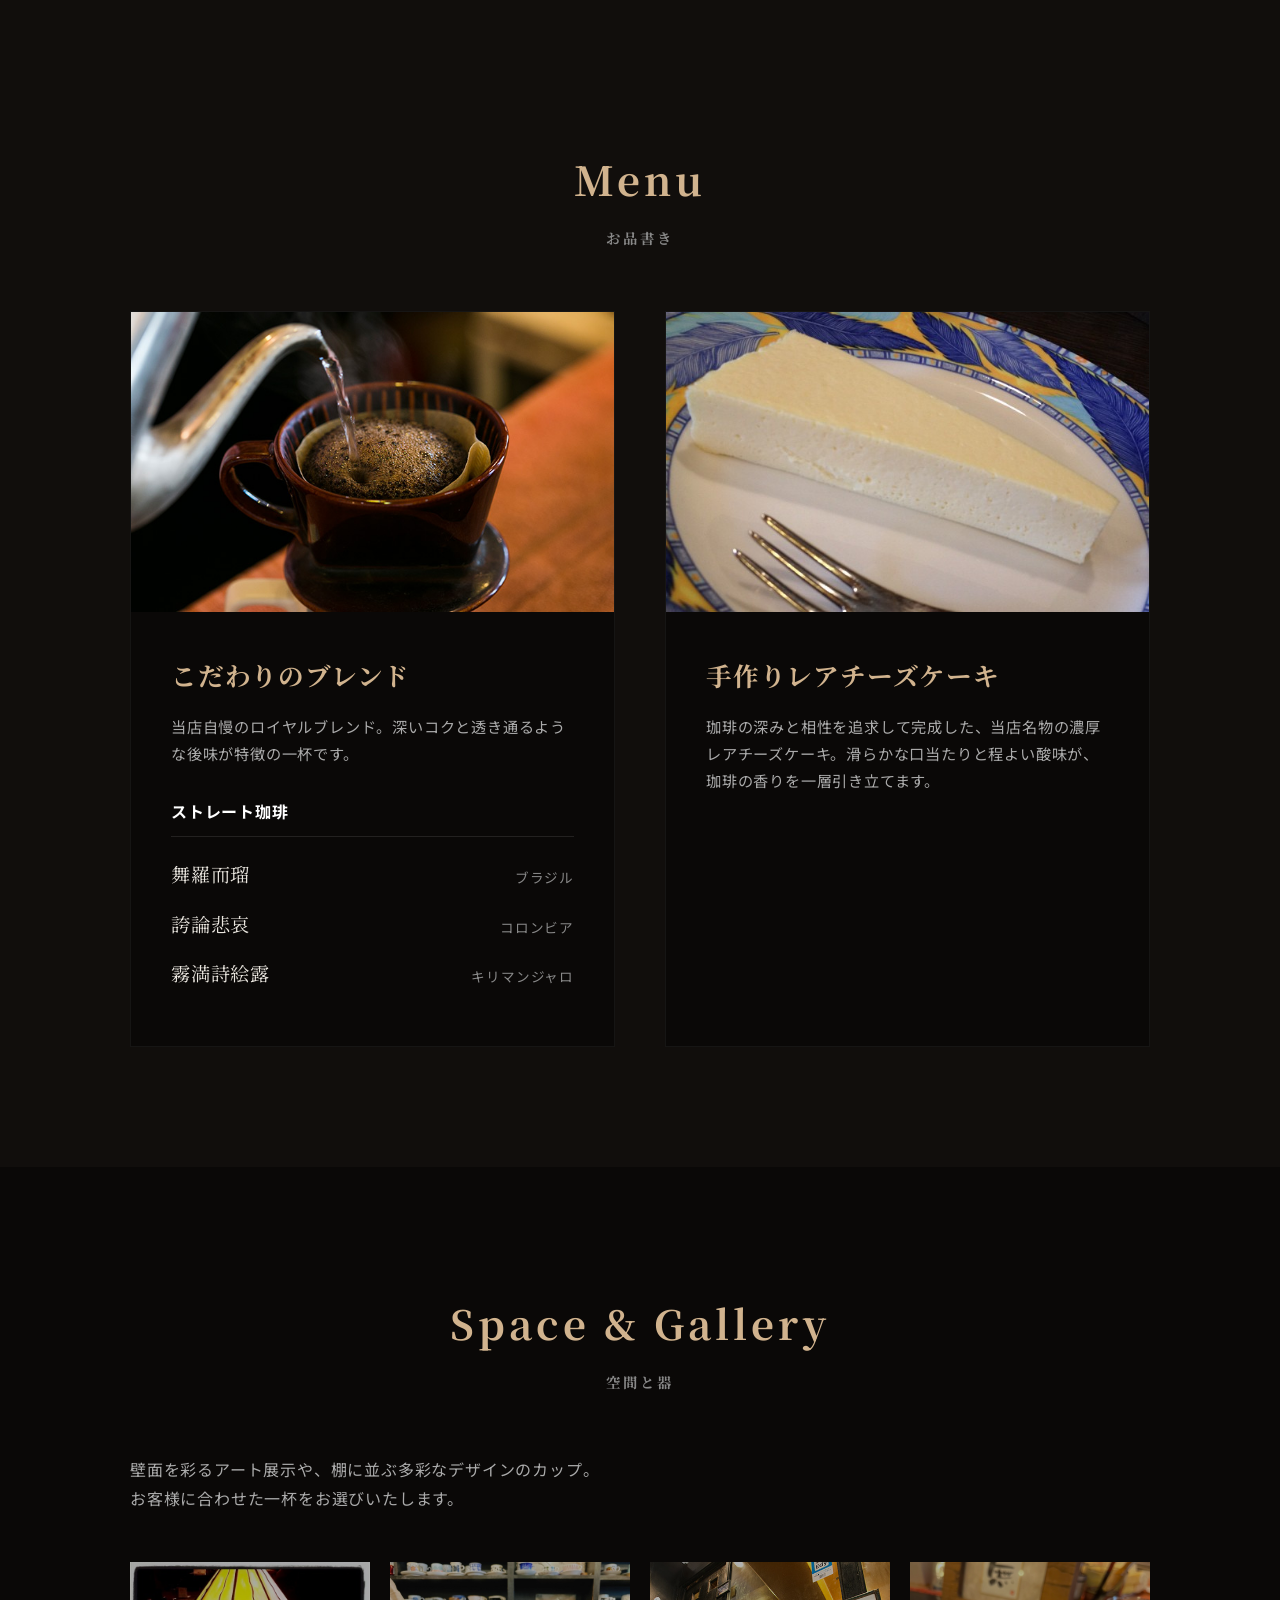
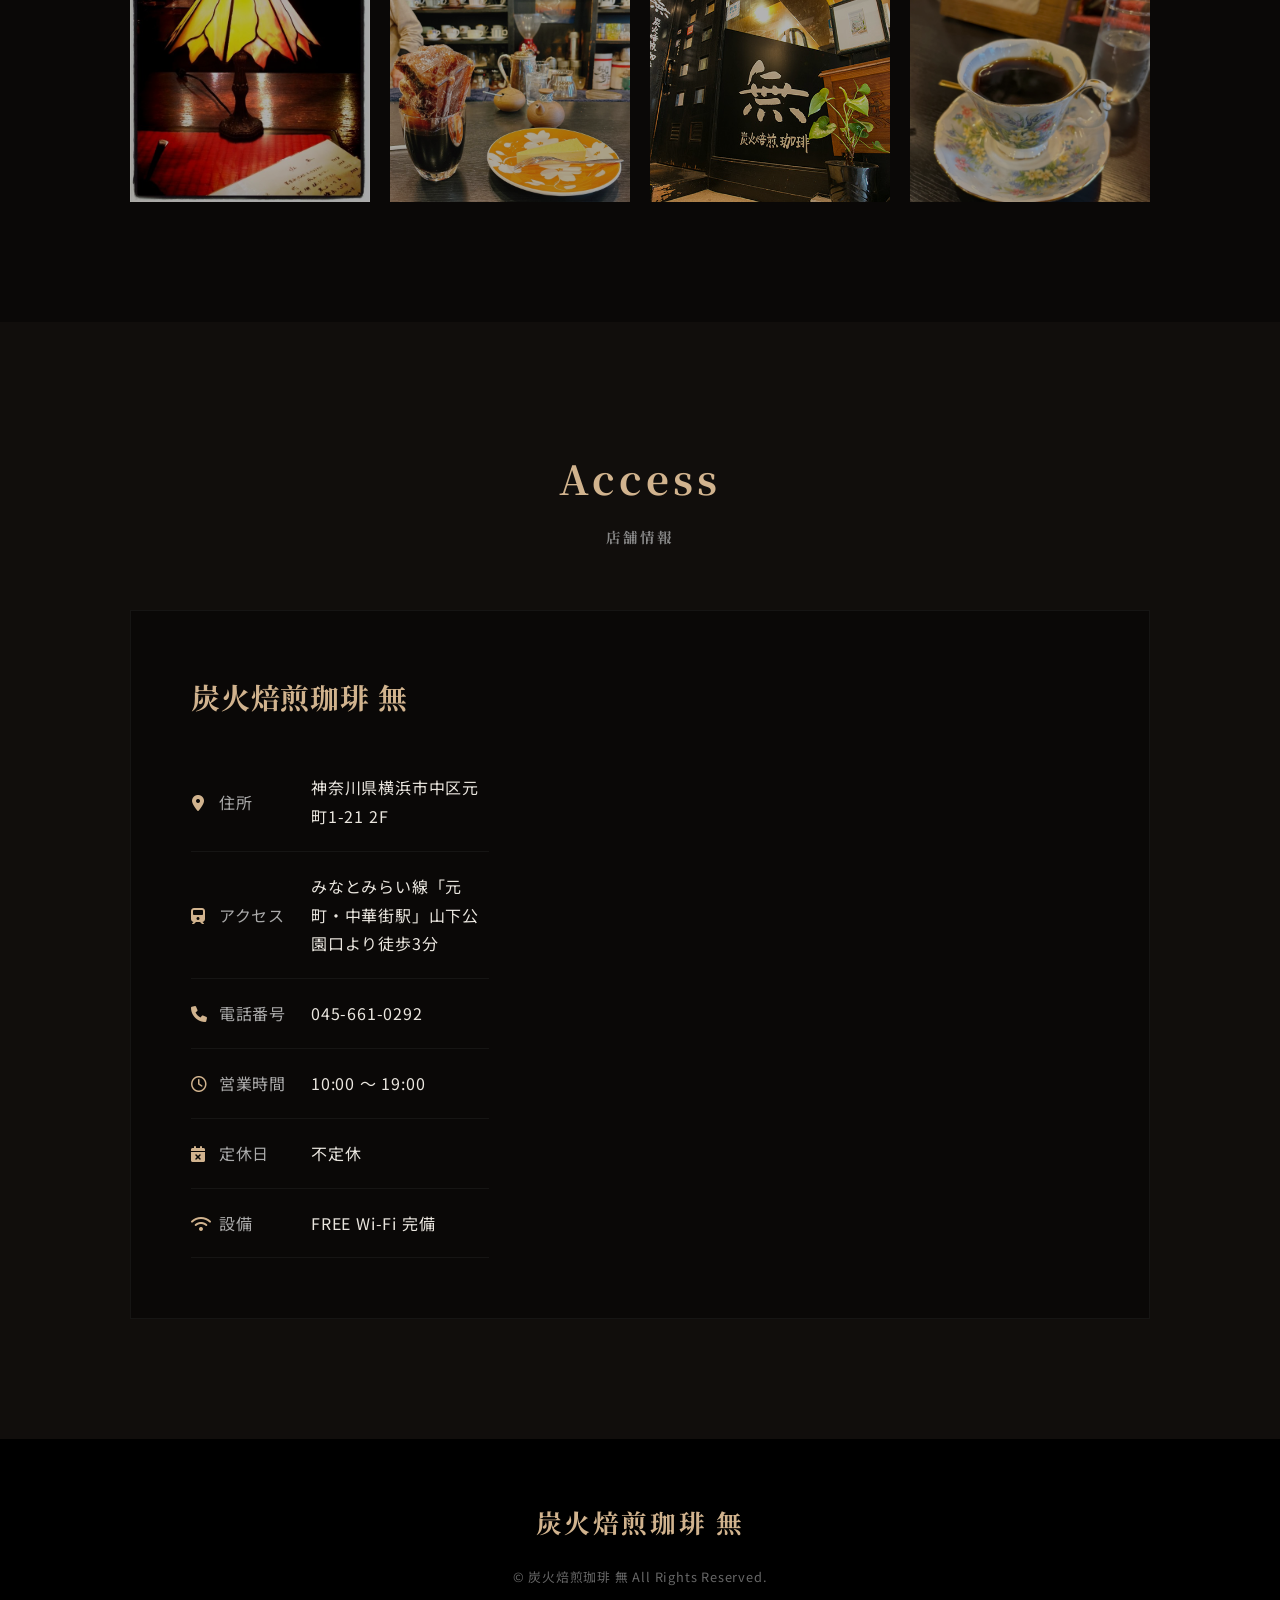
==== commit 025f35d5: "Update image filename for blend coffee" ====
--- a/index.html
+++ b/index.html
@@ -122,7 +122,7 @@
                 <div class="gallery-item fade-in-up delay-1"><img
                         src="img/654964840_18039188144763397_919502177755934604_n.jpg" alt="店内風景2"></div>
                 <div class="gallery-item fade-in-up delay-2"><img src="img/mu51.jpg" alt="店内風景3"></div>
-                <div class="gallery-item fade-in-up"><img src="img/ブレンドコーヒー.PNG" alt="ブレンドコーヒー"></div>
+                <div class="gallery-item fade-in-up"><img src="img/burendoko-hi-.PNG" alt="ブレンドコーヒー"></div>
             </div>
         </div>
     </section>
